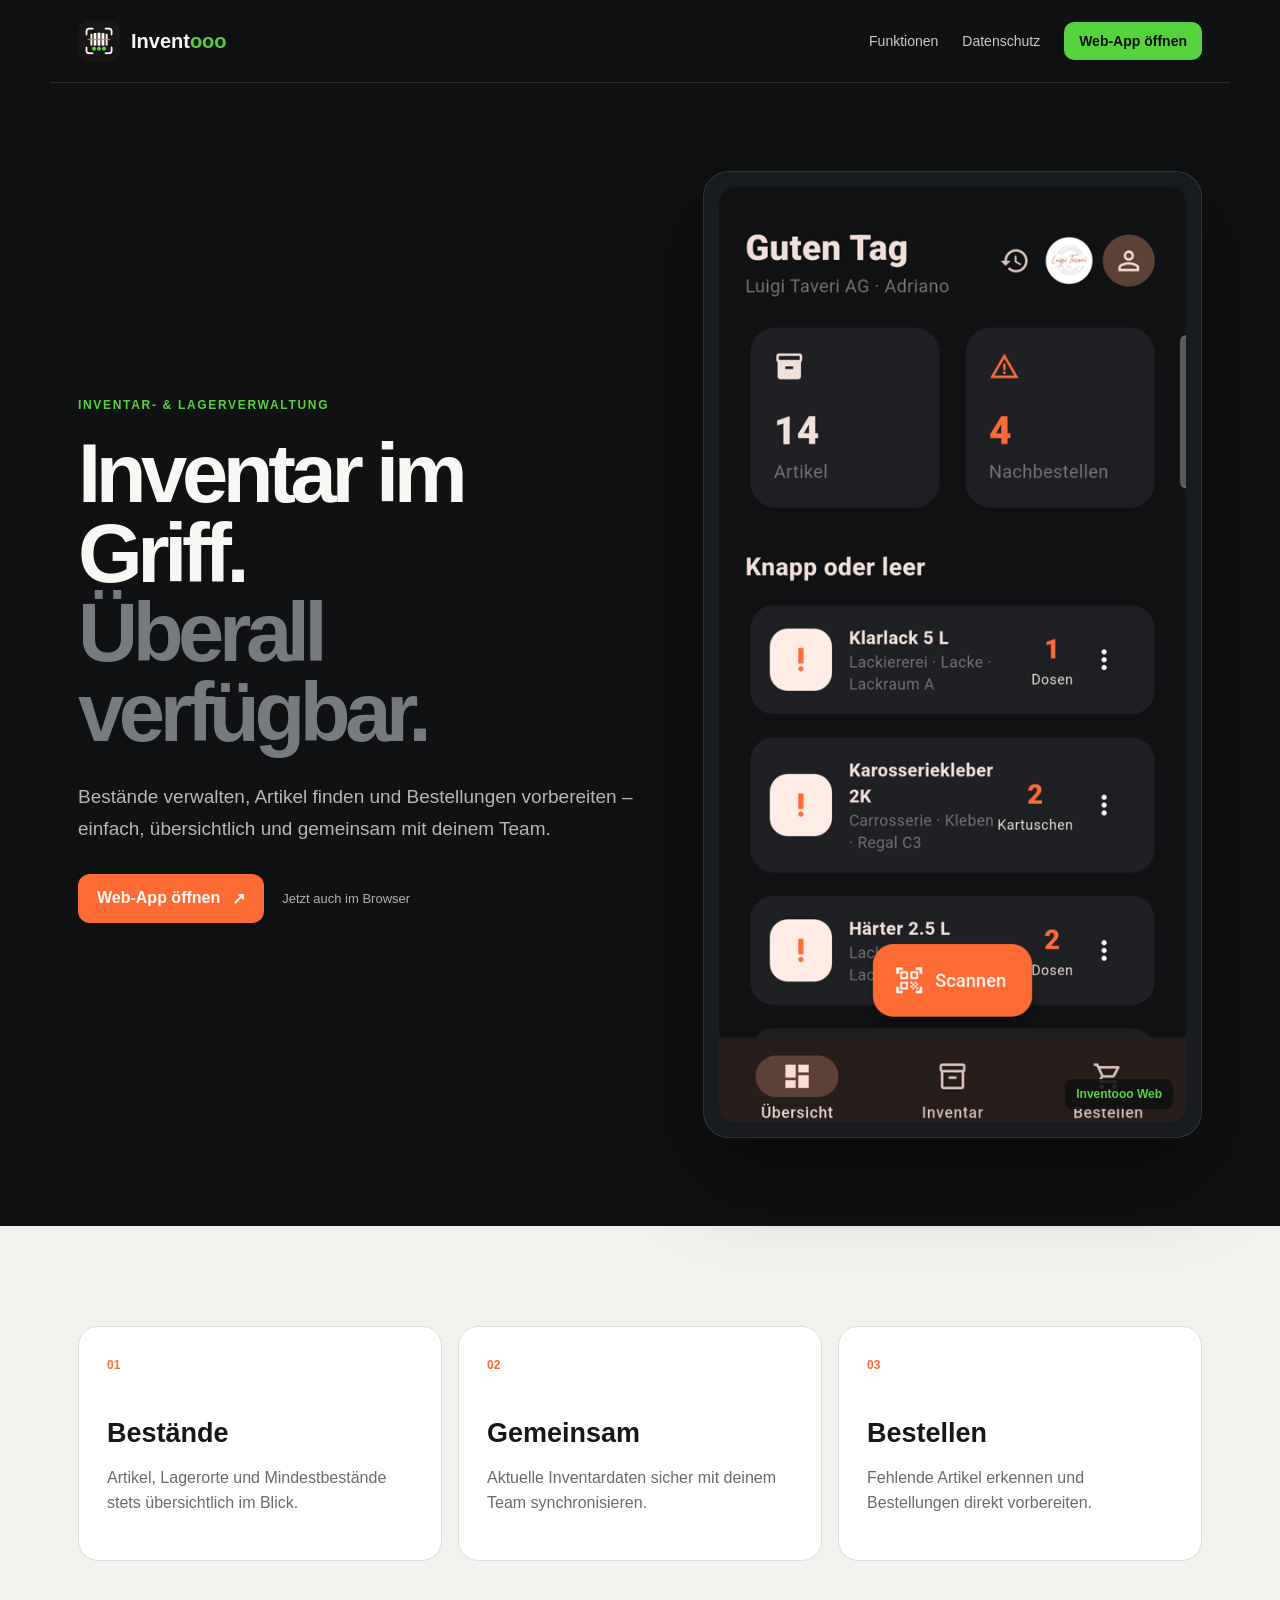
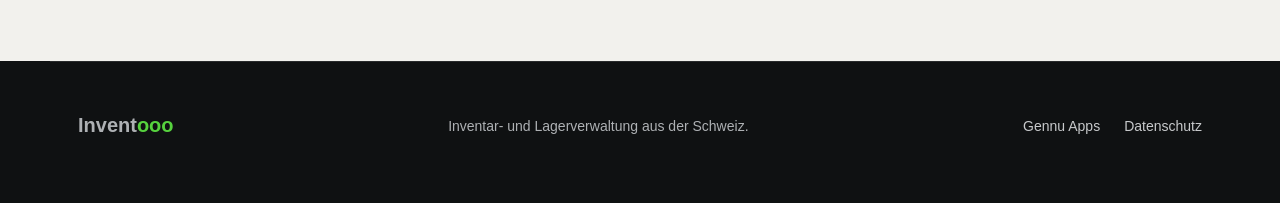
==== index.html @ 2f026363 "Publish Inventooo web" ====
<!doctype html>
<html lang="de">
<head>
  <meta charset="utf-8">
  <meta name="viewport" content="width=device-width,initial-scale=1">
  <meta name="description" content="Inventooo – professionelle Inventar- und Lagerverwaltung auf Smartphone und im Web.">
  <title>Inventooo – Inventar einfach im Griff</title>
  <link rel="icon" href="assets/icon.png">
  <link rel="stylesheet" href="styles.css">
</head>
<body>
  <header>
    <a class="brand" href="/"><img src="assets/icon.png" alt=""><strong>Invent<span>ooo</span></strong></a>
    <nav><a href="#funktionen">Funktionen</a><a href="/datenschutz/">Datenschutz</a><a class="nav-button" href="/app/">Web-App öffnen</a></nav>
  </header>
  <main>
    <section class="hero">
      <div class="hero-copy">
        <p class="eyebrow">Inventar- & Lagerverwaltung</p>
        <h1>Inventar im Griff.<br><em>Überall verfügbar.</em></h1>
        <p class="lead">Bestände verwalten, Artikel finden und Bestellungen vorbereiten – einfach, übersichtlich und gemeinsam mit deinem Team.</p>
        <div class="actions"><a class="primary" href="/app/">Web-App öffnen <span>↗</span></a><span class="available">Jetzt auch im Browser</span></div>
      </div>
      <div class="preview"><img src="assets/preview.png" alt="Inventooo zeigt eine übersichtliche Inventarverwaltung"><span>Inventooo Web</span></div>
    </section>
    <section class="features" id="funktionen">
      <article><span>01</span><h2>Bestände</h2><p>Artikel, Lagerorte und Mindestbestände stets übersichtlich im Blick.</p></article>
      <article><span>02</span><h2>Gemeinsam</h2><p>Aktuelle Inventardaten sicher mit deinem Team synchronisieren.</p></article>
      <article><span>03</span><h2>Bestellen</h2><p>Fehlende Artikel erkennen und Bestellungen direkt vorbereiten.</p></article>
    </section>
  </main>
  <footer><a class="brand" href="/"><strong>Invent<span>ooo</span></strong></a><p>Inventar- und Lagerverwaltung aus der Schweiz.</p><div><a href="https://gennuapps.ch">Gennu Apps</a><a href="/datenschutz/">Datenschutz</a></div></footer>
</body>
</html>
---- styles.css ----
:root{--bg:#0f1112;--surface:#181b1d;--text:#f7f7f4;--muted:#a7aaad;--green:#56d23e;--orange:#ff6b35;--line:rgba(255,255,255,.11)}*{box-sizing:border-box}html{scroll-behavior:smooth}body{margin:0;background:var(--bg);color:var(--text);font-family:Arial,Helvetica,sans-serif}a{color:inherit;text-decoration:none}header,footer{max-width:1180px;margin:auto;padding:20px 28px;display:flex;align-items:center;justify-content:space-between}header{border-bottom:1px solid var(--line)}.brand{display:flex;align-items:center;gap:11px;font-size:20px}.brand img{width:42px;height:42px;border-radius:12px}.brand span{color:var(--green)}nav,footer div{display:flex;align-items:center;gap:24px;color:#c7c9cb;font-size:14px}.nav-button{padding:11px 15px;background:var(--green);color:#091109;border-radius:10px;font-weight:800}.hero{max-width:1180px;min-height:680px;margin:auto;padding:88px 28px;display:grid;grid-template-columns:1fr .9fr;gap:70px;align-items:center}.eyebrow{color:var(--green);font-size:12px;font-weight:800;letter-spacing:.14em;text-transform:uppercase}h1{font-size:clamp(50px,6.5vw,86px);line-height:.96;letter-spacing:-.065em;margin:22px 0 28px}h1 em{font-style:normal;color:#777b7f}.lead{font-size:19px;line-height:1.65;color:#b5b7ba;max-width:600px}.actions{display:flex;align-items:center;gap:18px;margin-top:30px}.primary{display:inline-flex;align-items:center;gap:12px;padding:15px 19px;background:var(--orange);border-radius:12px;font-weight:800}.available{font-size:13px;color:#aeb1b4}.preview{position:relative;padding:15px;border:1px solid var(--line);border-radius:26px;background:var(--surface);box-shadow:0 35px 90px rgba(0,0,0,.35)}.preview img{width:100%;display:block;border-radius:16px}.preview span{position:absolute;right:28px;bottom:28px;background:rgba(15,17,18,.88);padding:8px 11px;border-radius:8px;color:var(--green);font-size:12px;font-weight:800}.features{background:#f2f1ed;color:#161719;padding:100px max(28px,calc((100vw - 1124px)/2));display:grid;grid-template-columns:repeat(3,1fr);gap:16px}.features article{background:white;border:1px solid #deddd9;border-radius:20px;padding:28px;min-height:220px}.features article>span{color:var(--orange);font-size:12px;font-weight:900}.features h2{font-size:27px;margin:45px 0 10px}.features p{color:#686b70;line-height:1.6}footer{padding-top:42px;padding-bottom:55px;border-top:1px solid var(--line);color:#aeb1b4}footer p{font-size:14px}@media(max-width:800px){nav>a:not(.nav-button){display:none}.hero{grid-template-columns:1fr;padding-top:64px;gap:50px}.features{grid-template-columns:1fr}.actions{align-items:flex-start;flex-direction:column}.available{padding-left:3px}footer{align-items:flex-start;flex-direction:column;gap:20px}}
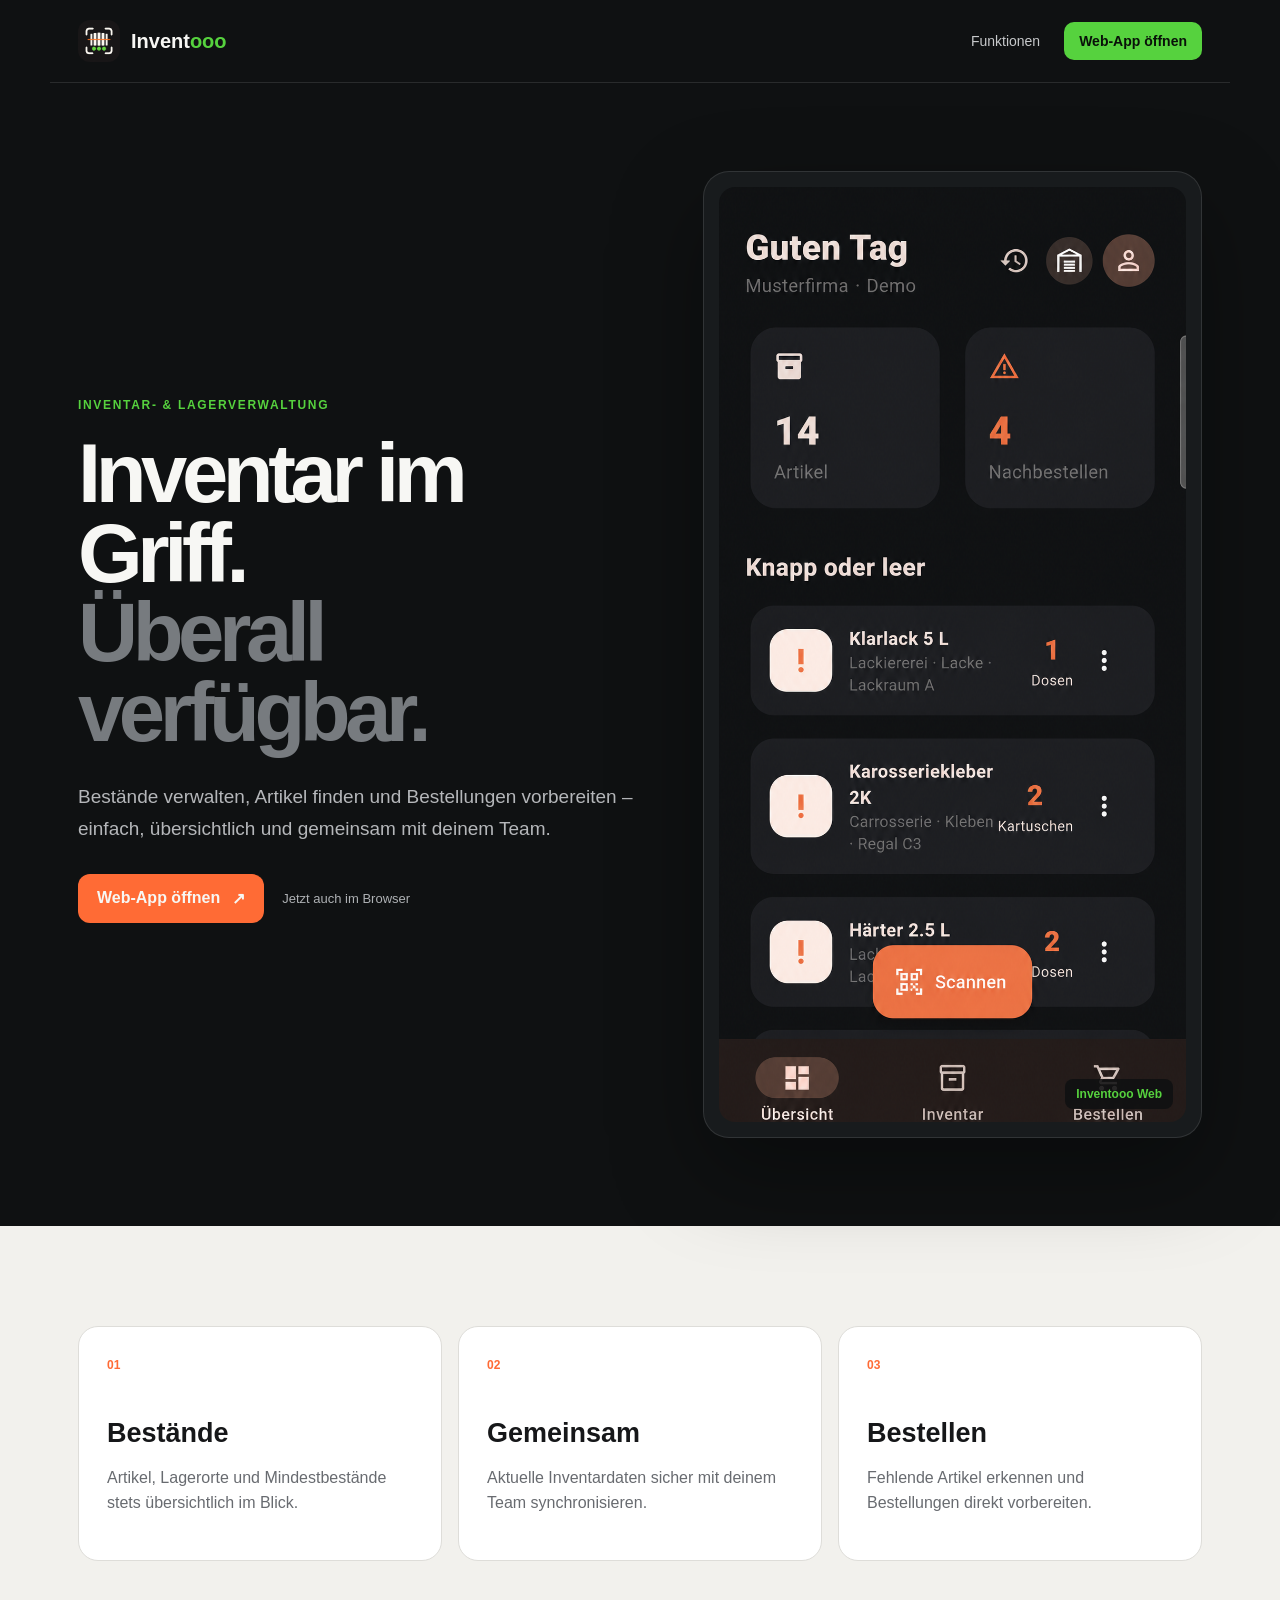
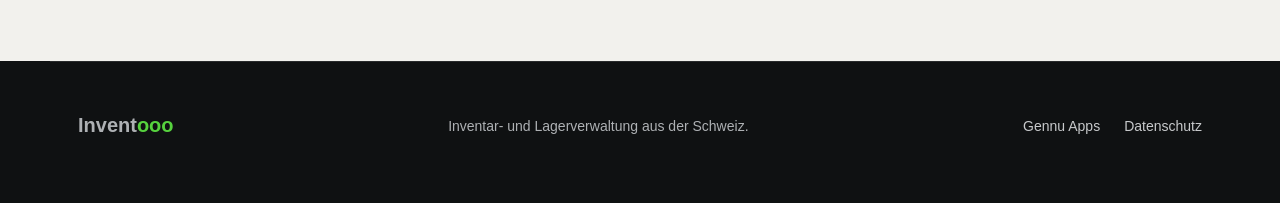
==== commit d2e53983: "Anonymize preview and centralize privacy link" ====
--- a/index.html
+++ b/index.html
@@ -11,7 +11,7 @@
 <body>
   <header>
     <a class="brand" href="/"><img src="assets/icon.png" alt=""><strong>Invent<span>ooo</span></strong></a>
-    <nav><a href="#funktionen">Funktionen</a><a href="/datenschutz/">Datenschutz</a><a class="nav-button" href="/app/">Web-App öffnen</a></nav>
+    <nav><a href="#funktionen">Funktionen</a><a class="nav-button" href="/app/">Web-App öffnen</a></nav>
   </header>
   <main>
     <section class="hero">
@@ -29,6 +29,6 @@
       <article><span>03</span><h2>Bestellen</h2><p>Fehlende Artikel erkennen und Bestellungen direkt vorbereiten.</p></article>
     </section>
   </main>
-  <footer><a class="brand" href="/"><strong>Invent<span>ooo</span></strong></a><p>Inventar- und Lagerverwaltung aus der Schweiz.</p><div><a href="https://gennuapps.ch">Gennu Apps</a><a href="/datenschutz/">Datenschutz</a></div></footer>
+  <footer><a class="brand" href="/"><strong>Invent<span>ooo</span></strong></a><p>Inventar- und Lagerverwaltung aus der Schweiz.</p><div><a href="https://gennuapps.ch">Gennu Apps</a><a href="https://gennuapps.ch/datenschutz/inventooo">Datenschutz</a></div></footer>
 </body>
 </html>
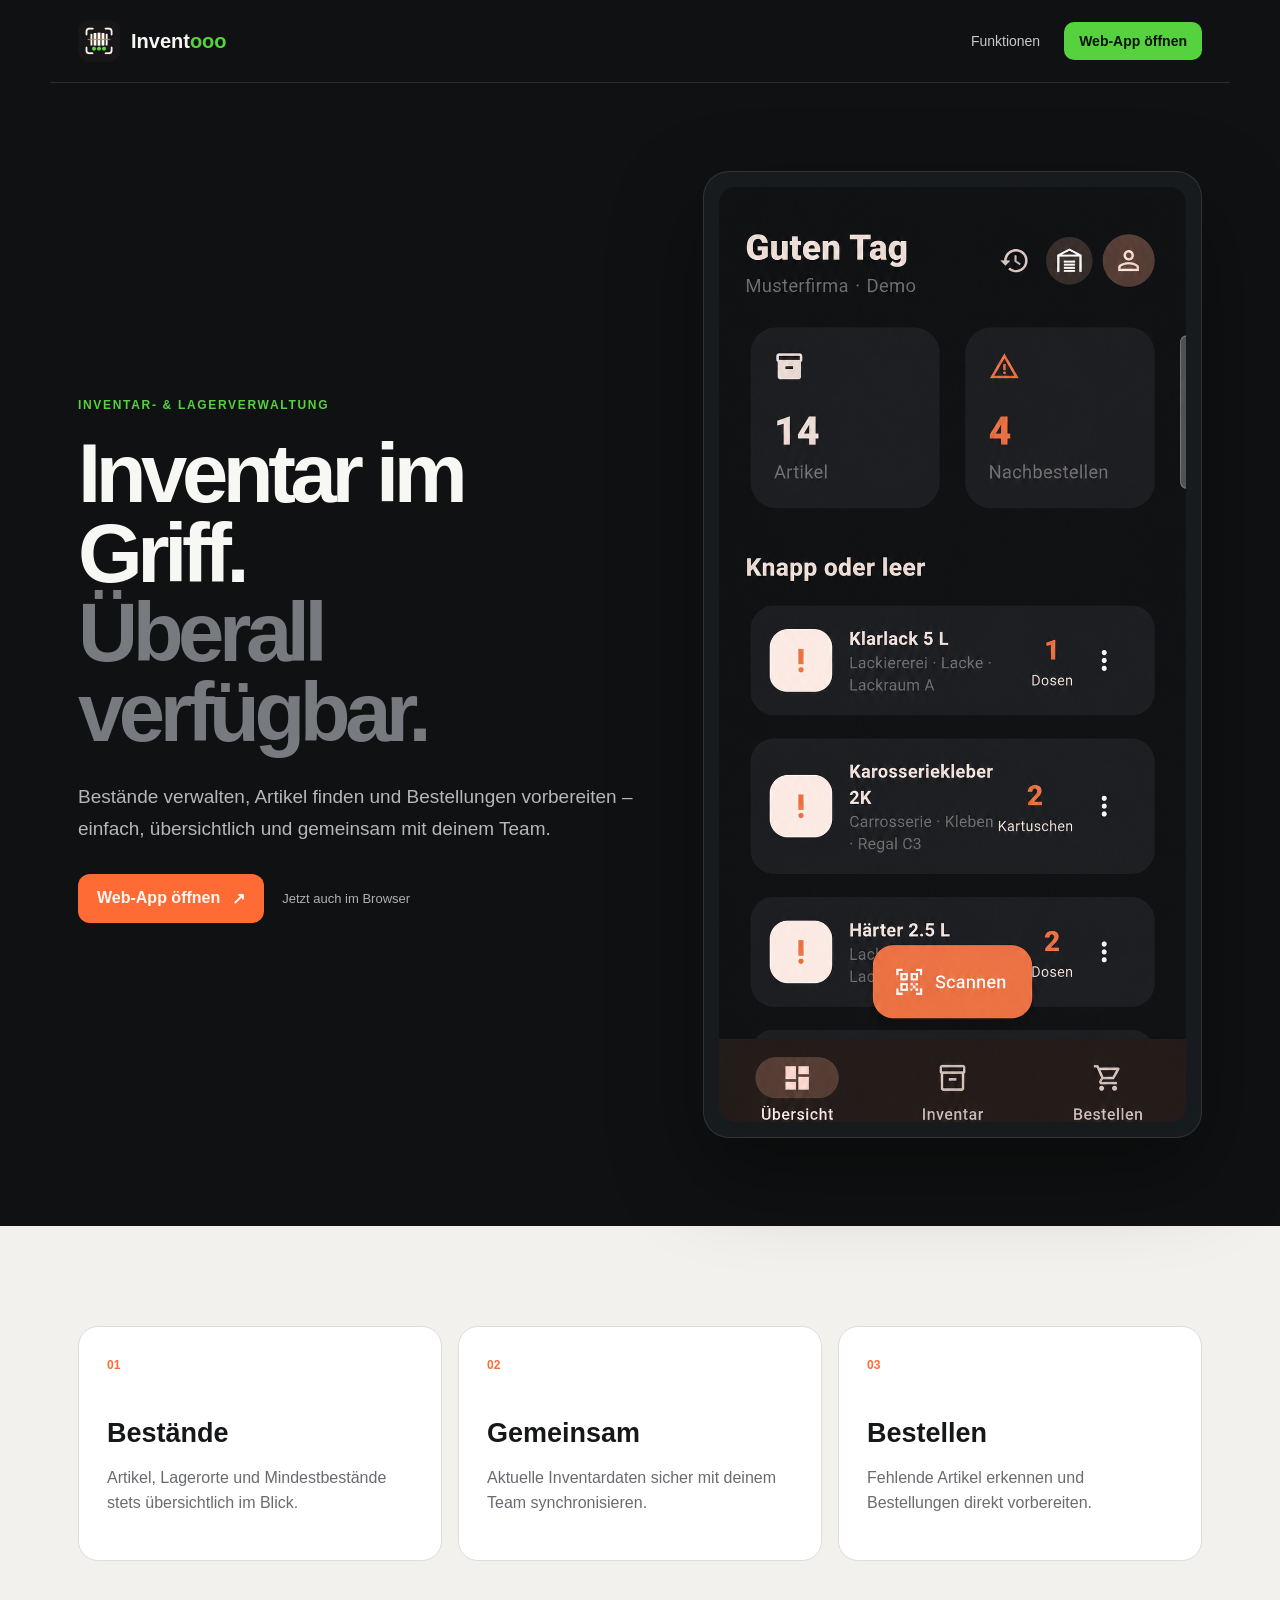
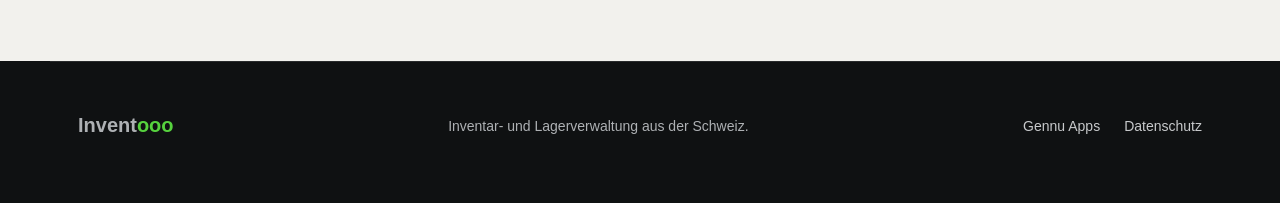
==== commit e51d211a: "Remove preview label" ====
--- a/index.html
+++ b/index.html
@@ -21,7 +21,7 @@
         <p class="lead">Bestände verwalten, Artikel finden und Bestellungen vorbereiten – einfach, übersichtlich und gemeinsam mit deinem Team.</p>
         <div class="actions"><a class="primary" href="/app/">Web-App öffnen <span>↗</span></a><span class="available">Jetzt auch im Browser</span></div>
       </div>
-      <div class="preview"><img src="assets/preview.png" alt="Inventooo zeigt eine übersichtliche Inventarverwaltung"><span>Inventooo Web</span></div>
+      <div class="preview"><img src="assets/preview-demo.png" alt="Inventooo zeigt eine übersichtliche Inventarverwaltung mit neutralen Beispieldaten"></div>
     </section>
     <section class="features" id="funktionen">
       <article><span>01</span><h2>Bestände</h2><p>Artikel, Lagerorte und Mindestbestände stets übersichtlich im Blick.</p></article>
